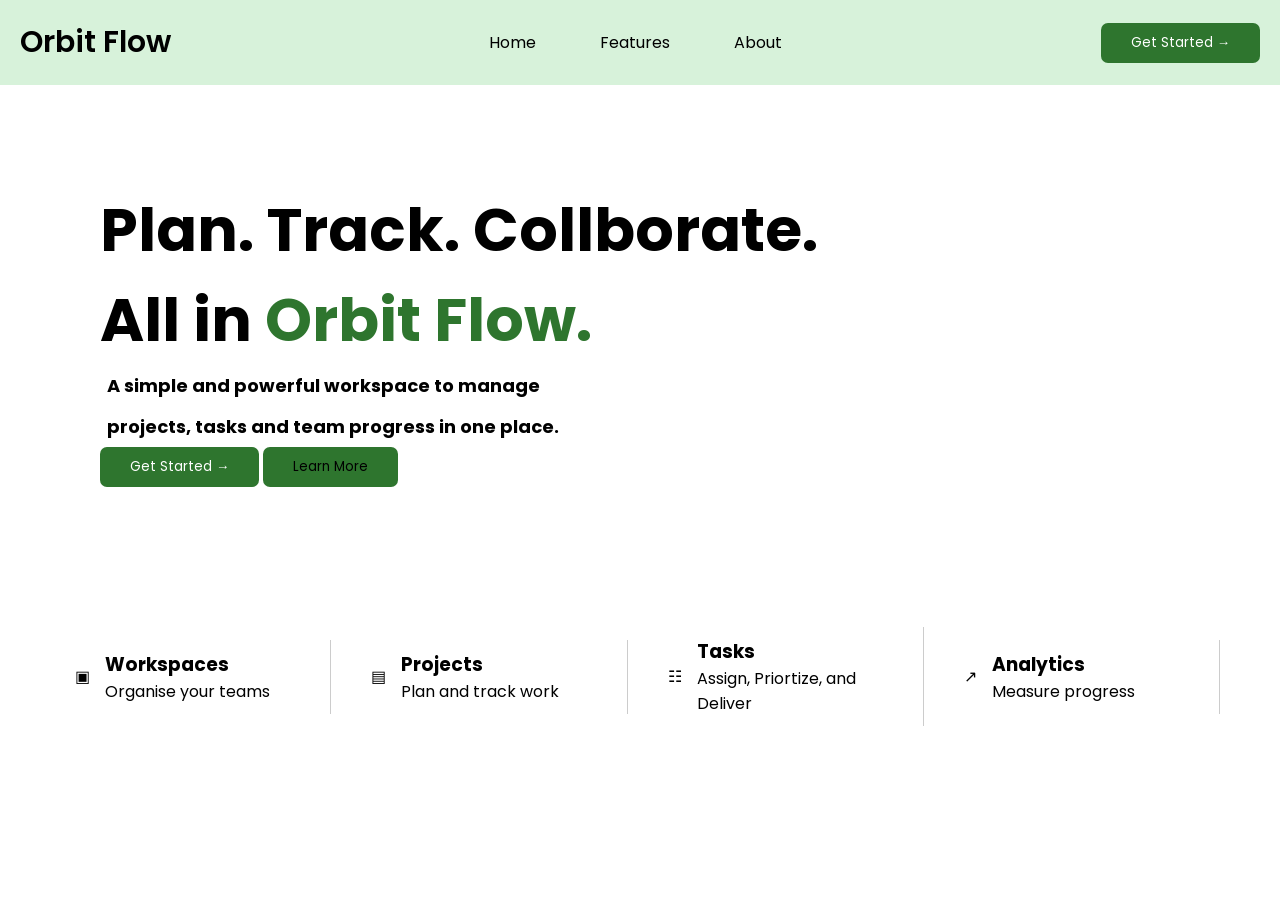
==== frontend/src/pages/index.html @ 5de55616 "Initialize Orbit Flow project from scratch" ====
<!doctype html>
<html lang="en">
  <head>
    <meta charset="UTF-8" />
    <meta name="viewport" content="width=device-width, initial-scale=1.0" />
    <title>Orbit Flow</title>
    <link rel="stylesheet" href="../css/style.css">
  </head>
  <body>
    <!--header navbar-->
    <header>
      <nav class ="navbar section-content">
        <a href="#" class="nav-logo">
          <h2 class = "logo-text">Orbit Flow</h2>
        </a>
        <ul class="nav-menu">
          <li class="nav-item">
            <a href="#" class="nav-link">Home</a>
          </li>
          <li class="nav-item">
            <a href="#" class="nav-link">Features</a>
          </li>
          <li class="nav-item">
            <a href="#" class="nav-link">About</a>
          </li>
        </ul>
        <button>
            <a href="#" class="nav-button">Get Started &rarr; </a>
        </button>
      </nav>
    </header>

    <main>

      <section class="hero-section">
        <h1 class="heading">
          Plan. Track. Collborate.
        </h1>
        <h1 class="heading">
          All in <span class="highlight">Orbit Flow.</span>
        </h1>

        <h3 class="desc">
          A simple and powerful workspace to manage
        </h3>
        <h3 class="desc">
          projects, tasks and team progress in one place.
        </h3>

        <button>
          <a herf="#" class="login">Get Started &rarr;</a>
        </button>
        <button class="learn">
          <a herf="#" class="learn-more">Learn More</a>
        </button>
      </section>
    </main>

    <section class ="feature-section">
      <div class="feature-container">

        <div class="feature-item">
          <div class="feature-icon">
            <span>▣</span>
          </div>
          <div class="feature-text">
            <h3>Workspaces</h3>
            <p>Organise your teams</p>
          </div>
        </div>


        <div class="feature-item">
          <div class="feature-icon">
            <span>▤</span>
          </div>
          <div class="feature-text">
            <h3>Projects</h3>
            <p>Plan and track work</p>
          </div>
        </div>

        <div class="feature-item">
          <div class="feature-icon">
            <span>☷</span>
          </div>
          <div class="feature-text">
            <h3>Tasks</h3>
            <p>Assign, Priortize, and Deliver</p>
          </div>
        </div>

        <div class="feature-item">
          <div class="feature-icon">
            <span>↗</span>
          </div>
          <div class="feature-text">
            <h3>Analytics</h3>
            <p>Measure progress</p>
          </div>
        </div>

      </div>
    </section>
    
  </body>
</html>
---- frontend/src/css/style.css ----
/*importing google fonts*/

@import url('https://fonts.googleapis.com/css2?family=Miniver&family=Poppins:ital,wght@0,100;0,200;0,300;0,400;0,500;0,600;0,700;0,800;0,900;1,100;1,200;1,300;1,400;1,500;1,600;1,700;1,800;1,900&display=swap');

* {
  margin: 0;
  padding: 0px;
  box-sizing: border-box;
  font-family: "Poppins", sans-serif;
}
:root {
  /*colors*/
  --white-color: #fff;
  --dark-color:#252525;
  --primary-color:#3b141c;
  --secondary-color:#f3961c;
  --light-pink-color: #faf4f5;
  --medium-gray-color:#ccc;

  /* fontsize*/
  --font-size-s: 0.9rem;
  --font-size-n: 1rem;
  --font-size-m: 1.12rem;
  --font-size-l: 1.5rem;
  --font-size-xl: 2rem;
  --font-size-xxl: 2.3rem;

  /*font weight*/
  --font-weight-normal: 400;
  --font-weight-medium: 500;
  --font-weight-semibold: 600;
  --font-weight-bold: 700;

  /*border raddius*/
  --border-radius-s: 8px;
  --border-radius-m: 30px;
  --border-radius-circle: 50%;

  /*site max width*/
  --site-max-width: 1300px;
}
.section-content {
  margin: 0 auto;
  padding: 0 20px;
  max-width: var(--site-max-width);
}
header {
  background: #d7f2da
}

ul {
  list-style: none;
}
a {
  text-decoration: none;
}
button{
  cursor: pointer;
  border: none;
  background: rgb(46, 117, 46);
  padding: 10px;
  border-radius: 7px;
}
button .hero-section .learn {
  cursor: pointer;
  border: none;
  background: white;
  padding: 10px;
  border-radius: 7px;
}
header .navbar {
  display: flex;
  padding: 20px;
  align-items: center;
  justify-content:space-between;
}
.navbar .nav-logo .logo-text {
  color:black;
  padding: 40px 30x;
  font-size: 30px;
  font-weight: var(--font-weight-semibold);
}
.navbar .nav-menu {
  display: flex;
  gap: 30px;
}
.navbar .nav-menu .nav-link {
  padding: 8px 17px;
  font-size: var(--white-color);
  color: black;
  border-radius: 6px;
  transition: 0.3s ease;
}
.navbar .nav-menu .nav-link:hover {
  background: rgb(64, 148, 64);
}
.navbar .nav-button {
  color: white;
  padding: 20px ;
}
.hero-section {
  background-color: white;
  padding: 100px 100px
}
.hero-section .heading {
  font-size: 60px;
}
.hero-section .heading .highlight {
  color: rgb(46, 117, 46);
}
.hero-section .desc {
  font-size: 18px;
  padding: 7px
}
.hero-section .login {
  color: white;
  padding: 20px;
}
.hero-section .learn-more {
  border-color: rgb(46, 117, 46);
  border-radius: 2%;
  color: black;
  padding: 20px; 
}



.feature-section {
  background-color: white;
  padding: 40px 60px;
}

.feature-section .feature-container {
  max-width: var(--site-max-width);
  margin:0 auto;

  display: flex;
  justify-content: space-between;
  align-items:center;
  gap: 25px;
}

.feature-section .feature-container .feature-item {
  display:flex;
  align-items: center;
  gap: 15px;
  flex: 1;
  padding: 10px 15px;
  border-right: 1px solid #ccc;
}
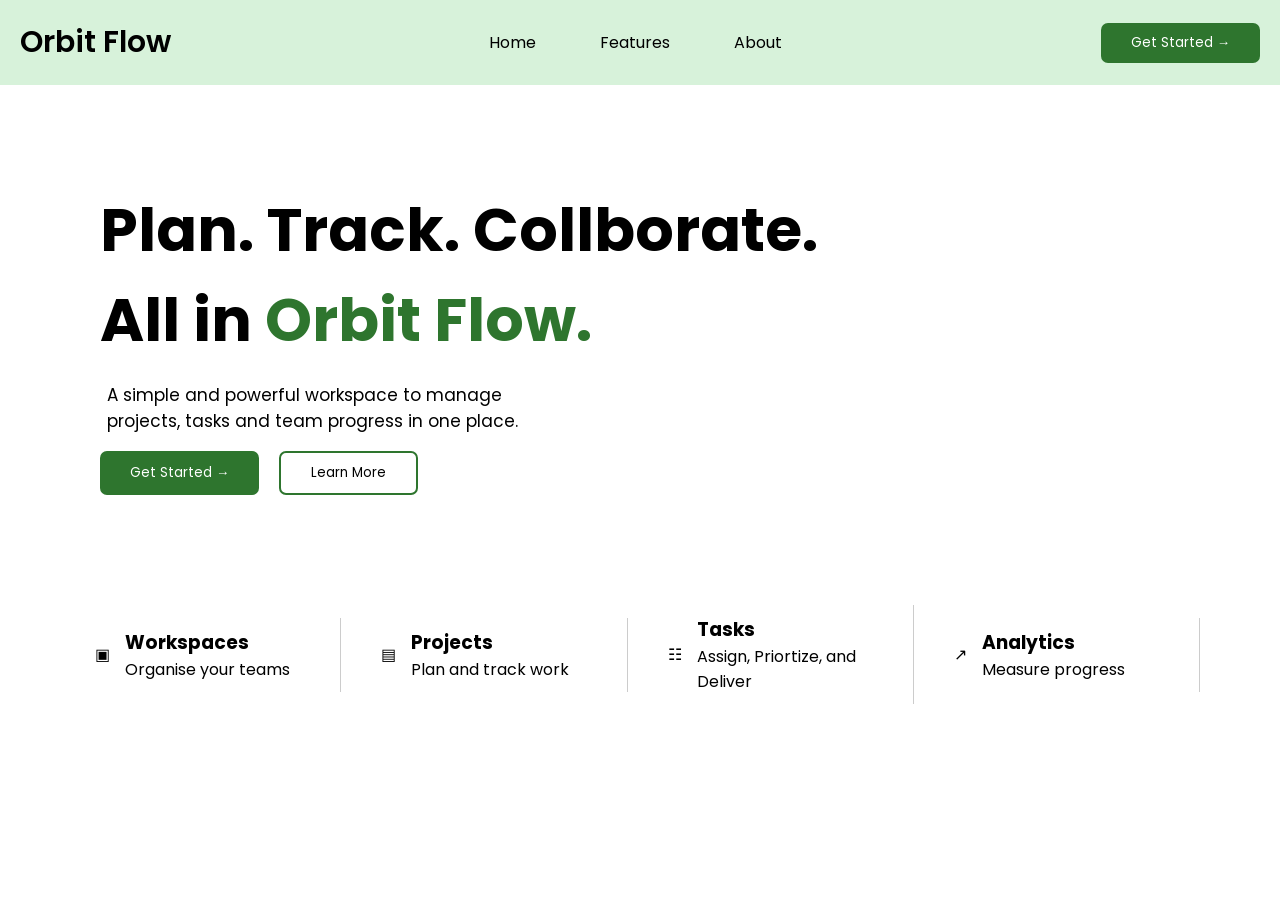
==== commit 7c38c672: "Dashboard page" ====
--- a/frontend/src/pages/index.html
+++ b/frontend/src/pages/index.html
@@ -9,7 +9,7 @@
   <body>
     <!--header navbar-->
     <header>
-      <nav class ="navbar section-content">
+      <nav class ="navbar">
         <a href="#" class="nav-logo">
           <h2 class = "logo-text">Orbit Flow</h2>
         </a>
@@ -39,20 +39,23 @@
         <h1 class="heading">
           All in <span class="highlight">Orbit Flow.</span>
         </h1>
+        <div class="desc">
+          <p>
+            A simple and powerful workspace to manage
+          </p>
+          <p>
+            projects, tasks and team progress in one place.
+          </p>
+        </div>
 
-        <h3 class="desc">
-          A simple and powerful workspace to manage
-        </h3>
-        <h3 class="desc">
-          projects, tasks and team progress in one place.
-        </h3>
-
-        <button>
-          <a herf="#" class="login">Get Started &rarr;</a>
-        </button>
-        <button class="learn">
-          <a herf="#" class="learn-more">Learn More</a>
-        </button>
+        <div class="hero-buttons">
+          <button>
+            <a herf="#" class="login">Get Started &rarr;</a>
+          </button>
+          <button class="learn">
+            <a herf="#" class="learn-more">Learn More</a>
+          </button>
+        </div>
       </section>
     </main>
 
--- a/frontend/src/css/style.css
+++ b/frontend/src/css/style.css
@@ -61,12 +61,16 @@
   padding: 10px;
   border-radius: 7px;
 }
-button .hero-section .learn {
+.hero-buttons {
+  display:flex;
+  gap: 20px;
+}
+.hero-section button.learn {
   cursor: pointer;
-  border: none;
-  background: white;
   padding: 10px;
-  border-radius: 7px;
+  border-color: rgb(46, 117, 46);
+  border: 2px solid rgb(46, 117, 46);
+  background-color: white;
 }
 header .navbar {
   display: flex;
@@ -109,15 +113,19 @@
   color: rgb(46, 117, 46);
 }
 .hero-section .desc {
-  font-size: 18px;
-  padding: 7px
+  font-size: 17px;
+  font-weight: 400;
+  padding: 7px;
+  gap:10px;
+  margin-top: 10px;
+  margin-bottom: 10px;
 }
 .hero-section .login {
   color: white;
   padding: 20px;
 }
 .hero-section .learn-more {
-  border-color: rgb(46, 117, 46);
+  border-color: rgb(122, 192, 122);
   border-radius: 2%;
   color: black;
   padding: 20px; 
@@ -127,7 +135,7 @@
 
 .feature-section {
   background-color: white;
-  padding: 40px 60px;
+  padding: 10px 80px;
 }
 
 .feature-section .feature-container {
